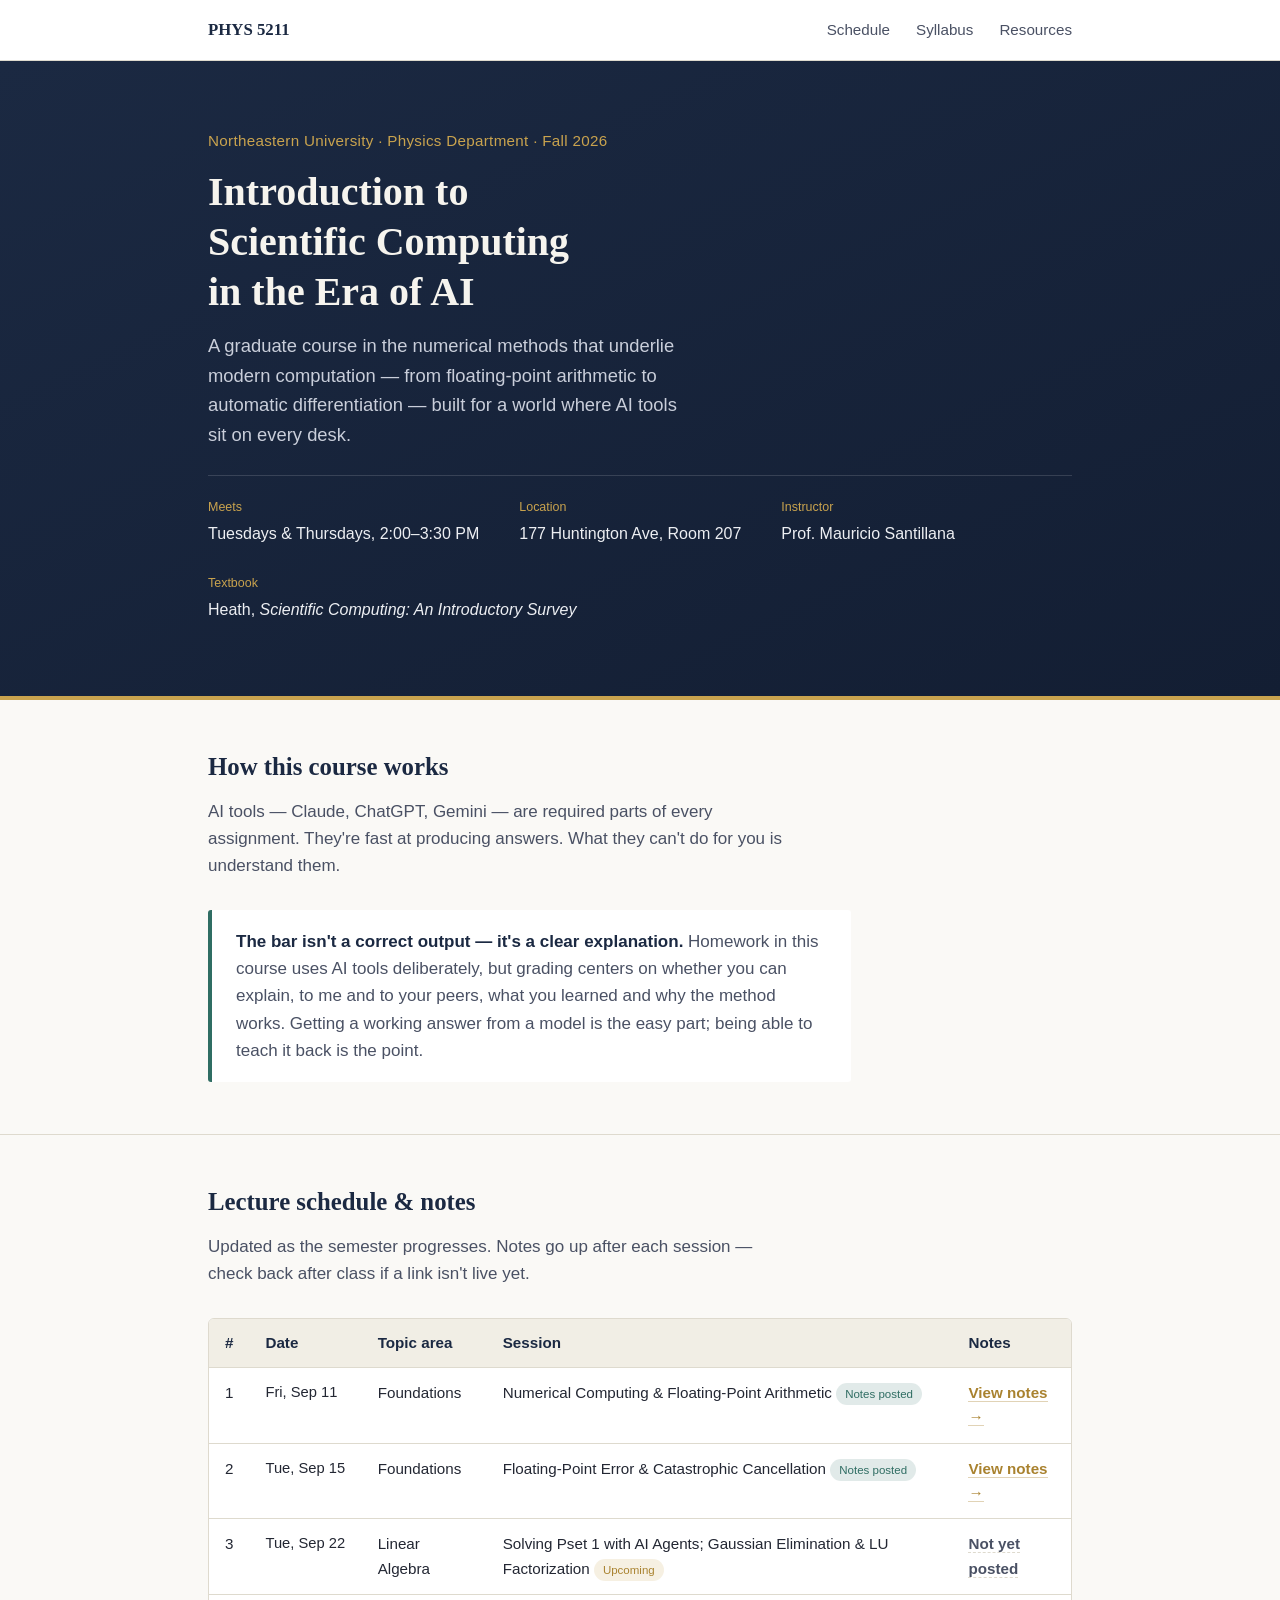
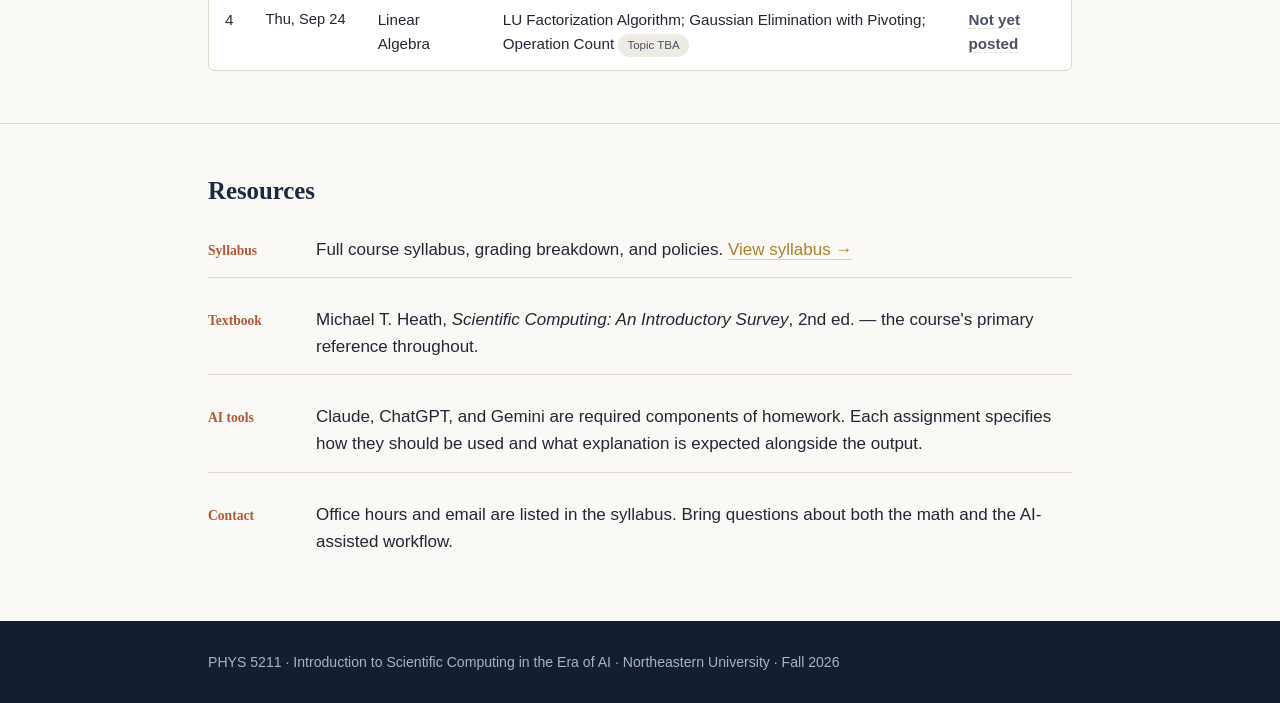
==== index.html @ fb13970a "Add files via upload" ====
<!DOCTYPE html>
<html lang="en">
<head>
<meta charset="UTF-8">
<meta name="viewport" content="width=device-width, initial-scale=1.0">
<title>PHYS 5211 — Scientific Computing in the Era of AI</title>
<meta name="description" content="Course site for PHYS 5211: Introduction to Scientific Computing in the Era of AI, Northeastern University, Fall 2026.">
<link rel="stylesheet" href="css/style.css">
</head>
<body>

<nav class="site-nav">
  <div class="wrap">
    <a class="brand" href="index.html">PHYS 5211</a>
    <ul>
      <li><a href="#schedule">Schedule</a></li>
      <li><a href="syllabus.html">Syllabus</a></li>
      <li><a href="#resources">Resources</a></li>
    </ul>
  </div>
</nav>

<header class="hero">
  <div class="wrap">
    <p class="eyebrow">Northeastern University · Physics Department · Fall 2026</p>
    <h1>Introduction to Scientific Computing in the Era of AI</h1>
    <p class="subhead">A graduate course in the numerical methods that underlie modern computation — from floating-point arithmetic to automatic differentiation — built for a world where AI tools sit on every desk.</p>
    <dl class="facts">
      <div class="fact"><dt>Meets</dt><dd>Tuesdays &amp; Thursdays, 2:00&ndash;3:30 PM</dd></div>
      <div class="fact"><dt>Location</dt><dd>177 Huntington Ave, Room 207</dd></div>
      <div class="fact"><dt>Instructor</dt><dd>Prof. Mauricio Santillana</dd></div>
      <div class="fact"><dt>Textbook</dt><dd>Heath, <em>Scientific Computing: An Introductory Survey</em></dd></div>
    </dl>
  </div>
</header>

<section class="block" id="philosophy">
  <div class="wrap">
    <h2>How this course works</h2>
    <p class="section-lede">AI tools — Claude, ChatGPT, Gemini — are required parts of every assignment. They're fast at producing answers. What they can't do for you is understand them.</p>
    <div class="callout">
      <strong>The bar isn't a correct output — it's a clear explanation.</strong> Homework in this course uses AI tools deliberately, but grading centers on whether you can explain, to me and to your peers, what you learned and why the method works. Getting a working answer from a model is the easy part; being able to teach it back is the point.
    </div>
  </div>
</section>

<section class="block" id="schedule">
  <div class="wrap">
    <h2>Lecture schedule &amp; notes</h2>
    <p class="section-lede">Updated as the semester progresses. Notes go up after each session — check back after class if a link isn't live yet.</p>
    <div class="schedule-wrap">
      <table class="schedule" id="schedule-table">
        <caption>Lecture schedule</caption>
        <thead>
          <tr>
            <th scope="col">#</th>
            <th scope="col">Date</th>
            <th scope="col">Topic area</th>
            <th scope="col">Session</th>
            <th scope="col">Notes</th>
          </tr>
        </thead>
        <tbody id="schedule-body">
          <tr><td colspan="5">Loading schedule…</td></tr>
        </tbody>
      </table>
    </div>
  </div>
</section>

<section class="block" id="resources">
  <div class="wrap">
    <h2>Resources</h2>
    <div class="resource-list">
      <div class="resource-item">
        <span class="tag">Syllabus</span>
        <span>Full course syllabus, grading breakdown, and policies. <a href="syllabus.html">View syllabus →</a></span>
      </div>
      <div class="resource-item">
        <span class="tag">Textbook</span>
        <span>Michael T. Heath, <em>Scientific Computing: An Introductory Survey</em>, 2nd ed. — the course's primary reference throughout.</span>
      </div>
      <div class="resource-item">
        <span class="tag">AI tools</span>
        <span>Claude, ChatGPT, and Gemini are required components of homework. Each assignment specifies how they should be used and what explanation is expected alongside the output.</span>
      </div>
      <div class="resource-item">
        <span class="tag">Contact</span>
        <span>Office hours and email are listed in the syllabus. Bring questions about both the math and the AI-assisted workflow.</span>
      </div>
    </div>
  </div>
</section>

<footer class="site-footer">
  <div class="wrap">
    PHYS 5211 · Introduction to Scientific Computing in the Era of AI · Northeastern University · Fall 2026
  </div>
</footer>

<script>
async function loadSchedule() {
  const tbody = document.getElementById('schedule-body');
  try {
    const res = await fetch('data/lectures.json');
    const lectures = await res.json();
    tbody.innerHTML = lectures.map(rowHtml).join('');
  } catch (err) {
    tbody.innerHTML = '<tr><td colspan="5">Schedule could not be loaded. Check data/lectures.json.</td></tr>';
    console.error(err);
  }
}

function rowHtml(lec) {
  const pill = {
    posted: '<span class="status-pill status-posted">Notes posted</span>',
    upcoming: '<span class="status-pill status-upcoming">Upcoming</span>',
    tba: '<span class="status-pill status-tba">Topic TBA</span>'
  }[lec.status] || '';

  const notesCell = lec.notesUrl
    ? `<a class="notes-link" href="${lec.notesUrl}">View notes →</a>`
    : `<span class="notes-link disabled">Not yet posted</span>`;

  return `<tr>
    <td>${lec.session}</td>
    <td class="session-date">${lec.date}</td>
    <td>${lec.topic}</td>
    <td>${lec.title} ${pill}</td>
    <td>${notesCell}</td>
  </tr>`;
}

loadSchedule();
</script>

</body>
</html>
---- css/style.css ----
/* ==========================================================================
   PHYS 5211 — Introduction to Scientific Computing in the Era of AI
   Core stylesheet
   ========================================================================== */

:root {
  --navy: #1B2942;
  --navy-deep: #131E33;
  --gold: #C9A34E;
  --gold-deep: #A9822F;
  --teal: #2F6D63;
  --rust: #B15A38;
  --paper: #FAF9F6;
  --paper-white: #FFFFFF;
  --ink: #232733;
  --ink-soft: #4A5164;
  --line: #DEDACE;

  --serif: Cambria, Georgia, "Times New Roman", serif;
  --sans: Calibri, "Segoe UI", "Helvetica Neue", Arial, sans-serif;

  --max-w: 920px;
}

* { box-sizing: border-box; }

html {
  scroll-behavior: smooth;
}

body {
  margin: 0;
  background: var(--paper);
  color: var(--ink);
  font-family: var(--sans);
  font-size: 17px;
  line-height: 1.6;
  -webkit-font-smoothing: antialiased;
}

@media (prefers-reduced-motion: reduce) {
  html { scroll-behavior: auto; }
  * { animation: none !important; transition: none !important; }
}

a {
  color: var(--gold-deep);
  text-decoration: none;
  border-bottom: 1px solid rgba(169, 130, 47, 0.35);
  transition: border-color 0.15s ease, color 0.15s ease;
}
a:hover { border-color: var(--gold-deep); color: var(--rust); }
a:focus-visible {
  outline: 2px solid var(--teal);
  outline-offset: 2px;
  border-radius: 2px;
}

h1, h2, h3, h4 {
  font-family: var(--serif);
  color: var(--navy);
  font-weight: 700;
  line-height: 1.25;
  margin: 0 0 0.5em;
}

p { margin: 0 0 1em; max-width: 68ch; }

.wrap {
  max-width: var(--max-w);
  margin: 0 auto;
  padding: 0 28px;
}

/* ---------- Site header / nav ---------- */

.site-nav {
  background: var(--paper-white);
  border-bottom: 1px solid var(--line);
  position: sticky;
  top: 0;
  z-index: 20;
}

.site-nav .wrap {
  display: flex;
  align-items: center;
  justify-content: space-between;
  height: 60px;
}

.site-nav .brand {
  font-family: var(--serif);
  font-weight: 700;
  color: var(--navy);
  font-size: 1.05rem;
  border-bottom: none;
}

.site-nav ul {
  list-style: none;
  display: flex;
  gap: 26px;
  margin: 0;
  padding: 0;
}

.site-nav a {
  color: var(--ink-soft);
  border-bottom: none;
  font-size: 0.95rem;
}
.site-nav a:hover { color: var(--rust); }

/* ---------- Hero ---------- */

.hero {
  background: var(--navy);
  background-image: linear-gradient(155deg, var(--navy) 0%, var(--navy-deep) 100%);
  color: #EDEFF3;
  padding: 68px 0 56px;
  border-bottom: 4px solid var(--gold);
}

.hero .eyebrow {
  color: var(--gold);
  font-family: var(--sans);
  font-size: 0.95rem;
  letter-spacing: 0.02em;
  margin: 0 0 14px;
}

.hero h1 {
  color: #F6F4EE;
  font-size: 2.5rem;
  max-width: 20ch;
  margin-bottom: 0.35em;
}

.hero .subhead {
  color: #C9CEDA;
  font-size: 1.15rem;
  max-width: 46ch;
  margin-bottom: 1.4em;
}

.hero .facts {
  display: flex;
  flex-wrap: wrap;
  gap: 28px 40px;
  margin-top: 8px;
  padding-top: 22px;
  border-top: 1px solid rgba(255,255,255,0.14);
}

.hero .fact dt {
  font-size: 0.78rem;
  color: var(--gold);
  margin-bottom: 3px;
}
.hero .fact dd {
  margin: 0;
  color: #EDEFF3;
  font-size: 1rem;
}

/* ---------- Sections ---------- */

section.block {
  padding: 52px 0;
  border-bottom: 1px solid var(--line);
}
section.block:last-of-type { border-bottom: none; }

section.block h2 {
  font-size: 1.55rem;
  margin-bottom: 0.6em;
}

.section-lede {
  color: var(--ink-soft);
  max-width: 62ch;
  margin-bottom: 1.8em;
}

/* ---------- Philosophy callout ---------- */

.callout {
  background: var(--paper-white);
  border-left: 4px solid var(--teal);
  padding: 18px 24px;
  border-radius: 3px;
  color: var(--ink-soft);
  max-width: 68ch;
}
.callout strong { color: var(--navy); }

/* ---------- Schedule table ---------- */

.schedule-wrap {
  overflow-x: auto;
  border: 1px solid var(--line);
  border-radius: 6px;
  background: var(--paper-white);
}

table.schedule {
  width: 100%;
  border-collapse: collapse;
  font-size: 0.95rem;
}

table.schedule caption { display: none; }

table.schedule thead th {
  text-align: left;
  font-family: var(--sans);
  font-weight: 700;
  color: var(--navy);
  background: #F1EEE5;
  padding: 12px 16px;
  border-bottom: 1px solid var(--line);
  white-space: nowrap;
}

table.schedule td {
  padding: 13px 16px;
  border-bottom: 1px solid var(--line);
  vertical-align: top;
  color: var(--ink);
}

table.schedule tbody tr:last-child td { border-bottom: none; }
table.schedule tbody tr:hover { background: #FAF6EC; }

.session-date { color: var(--ink-soft); white-space: nowrap; font-size: 0.92rem; }

.status-pill {
  display: inline-block;
  font-size: 0.72rem;
  padding: 2px 9px;
  border-radius: 999px;
  font-family: var(--sans);
}
.status-posted { background: rgba(47,109,99,0.14); color: var(--teal); }
.status-upcoming { background: rgba(201,163,78,0.16); color: var(--gold-deep); }
.status-tba { background: #EDEBE4; color: var(--ink-soft); }

.notes-link { font-weight: 600; }
.notes-link.disabled {
  color: var(--ink-soft);
  border-bottom: 1px dashed var(--line);
  cursor: default;
  pointer-events: none;
}

/* ---------- Resource cards (used sparingly — not a generic card grid) ---------- */

.resource-list {
  display: grid;
  gap: 14px;
}

.resource-item {
  display: flex;
  gap: 16px;
  align-items: baseline;
  padding: 14px 0;
  border-bottom: 1px solid var(--line);
}
.resource-item:last-child { border-bottom: none; }

.resource-item .tag {
  flex: 0 0 auto;
  font-family: var(--serif);
  font-weight: 700;
  color: var(--rust);
  font-size: 0.85rem;
  min-width: 92px;
}

/* ---------- Footer ---------- */

footer.site-footer {
  background: var(--navy-deep);
  color: #AAB2C4;
  padding: 30px 0;
  font-size: 0.88rem;
}
footer.site-footer a { color: #D9C48C; border-bottom: 1px solid rgba(217,196,140,0.35); }
footer.site-footer a:hover { color: #F0E4BC; }

/* ---------- Lecture note pages ---------- */

.note-header {
  background: var(--paper-white);
  border-bottom: 1px solid var(--line);
  padding: 34px 0 26px;
}

.note-header .breadcrumb {
  font-size: 0.88rem;
  color: var(--ink-soft);
  margin-bottom: 14px;
}
.note-header .breadcrumb a { border-bottom: none; color: var(--teal); }

.note-header h1 { font-size: 1.9rem; margin-bottom: 0.3em; }
.note-header .meta { color: var(--ink-soft); font-size: 0.95rem; }

.note-body { padding: 40px 0 60px; }
.note-body h2 {
  font-size: 1.3rem;
  margin-top: 1.6em;
  padding-top: 0.2em;
}
.note-body h3 { font-size: 1.05rem; color: var(--teal); }
.note-body ul, .note-body ol { max-width: 66ch; padding-left: 1.3em; }
.note-body li { margin-bottom: 0.4em; }

.note-body table {
  border-collapse: collapse;
  margin: 1.1em 0;
  font-size: 0.92rem;
  background: var(--paper-white);
}
.note-body th, .note-body td {
  border: 1px solid var(--line);
  padding: 7px 12px;
  text-align: left;
}
.note-body th {
  background: #F1EEE5;
  color: var(--navy);
  font-weight: 700;
}

.example-box {
  border: 1px solid var(--line);
  background: var(--paper-white);
  border-left: 4px solid var(--gold);
  padding: 16px 20px;
  border-radius: 3px;
  margin: 1.2em 0;
  max-width: 68ch;
}
.example-box .label {
  font-family: var(--serif);
  font-weight: 700;
  color: var(--gold-deep);
  font-size: 0.85rem;
  margin-bottom: 0.4em;
  display: block;
}

.takeaways {
  background: var(--paper-white);
  border: 1px solid var(--line);
  border-radius: 6px;
  padding: 18px 24px;
  max-width: 68ch;
}
.takeaways li { margin-bottom: 0.55em; }

.note-body pre {
  background: var(--navy-deep);
  color: #E4E7EE;
  padding: 16px 18px;
  border-radius: 6px;
  overflow-x: auto;
  font-size: 0.88rem;
  line-height: 1.5;
}
.note-body code {
  font-family: "Consolas", "SF Mono", Menlo, monospace;
  font-size: 0.9em;
  background: #F1EEE5;
  padding: 0.1em 0.35em;
  border-radius: 3px;
}
.note-body pre code { background: none; padding: 0; }

.warning-banner {
  border: 1px solid rgba(177,90,56,0.35);
  background: rgba(177,90,56,0.08);
  color: #7A3A22;
  padding: 14px 18px;
  border-radius: 4px;
  margin: 1.4em 0;
  max-width: 68ch;
  font-size: 0.95rem;
}
.warning-banner strong { color: var(--rust); }

.note-nav {
  display: flex;
  justify-content: space-between;
  border-top: 1px solid var(--line);
  margin-top: 44px;
  padding-top: 22px;
}
.note-nav a { border-bottom: none; font-weight: 600; }

/* ---------- Responsive ---------- */

@media (max-width: 640px) {
  .hero h1 { font-size: 2rem; }
  .site-nav ul { gap: 16px; }
  section.block { padding: 40px 0; }
  .hero { padding: 48px 0 40px; }
}
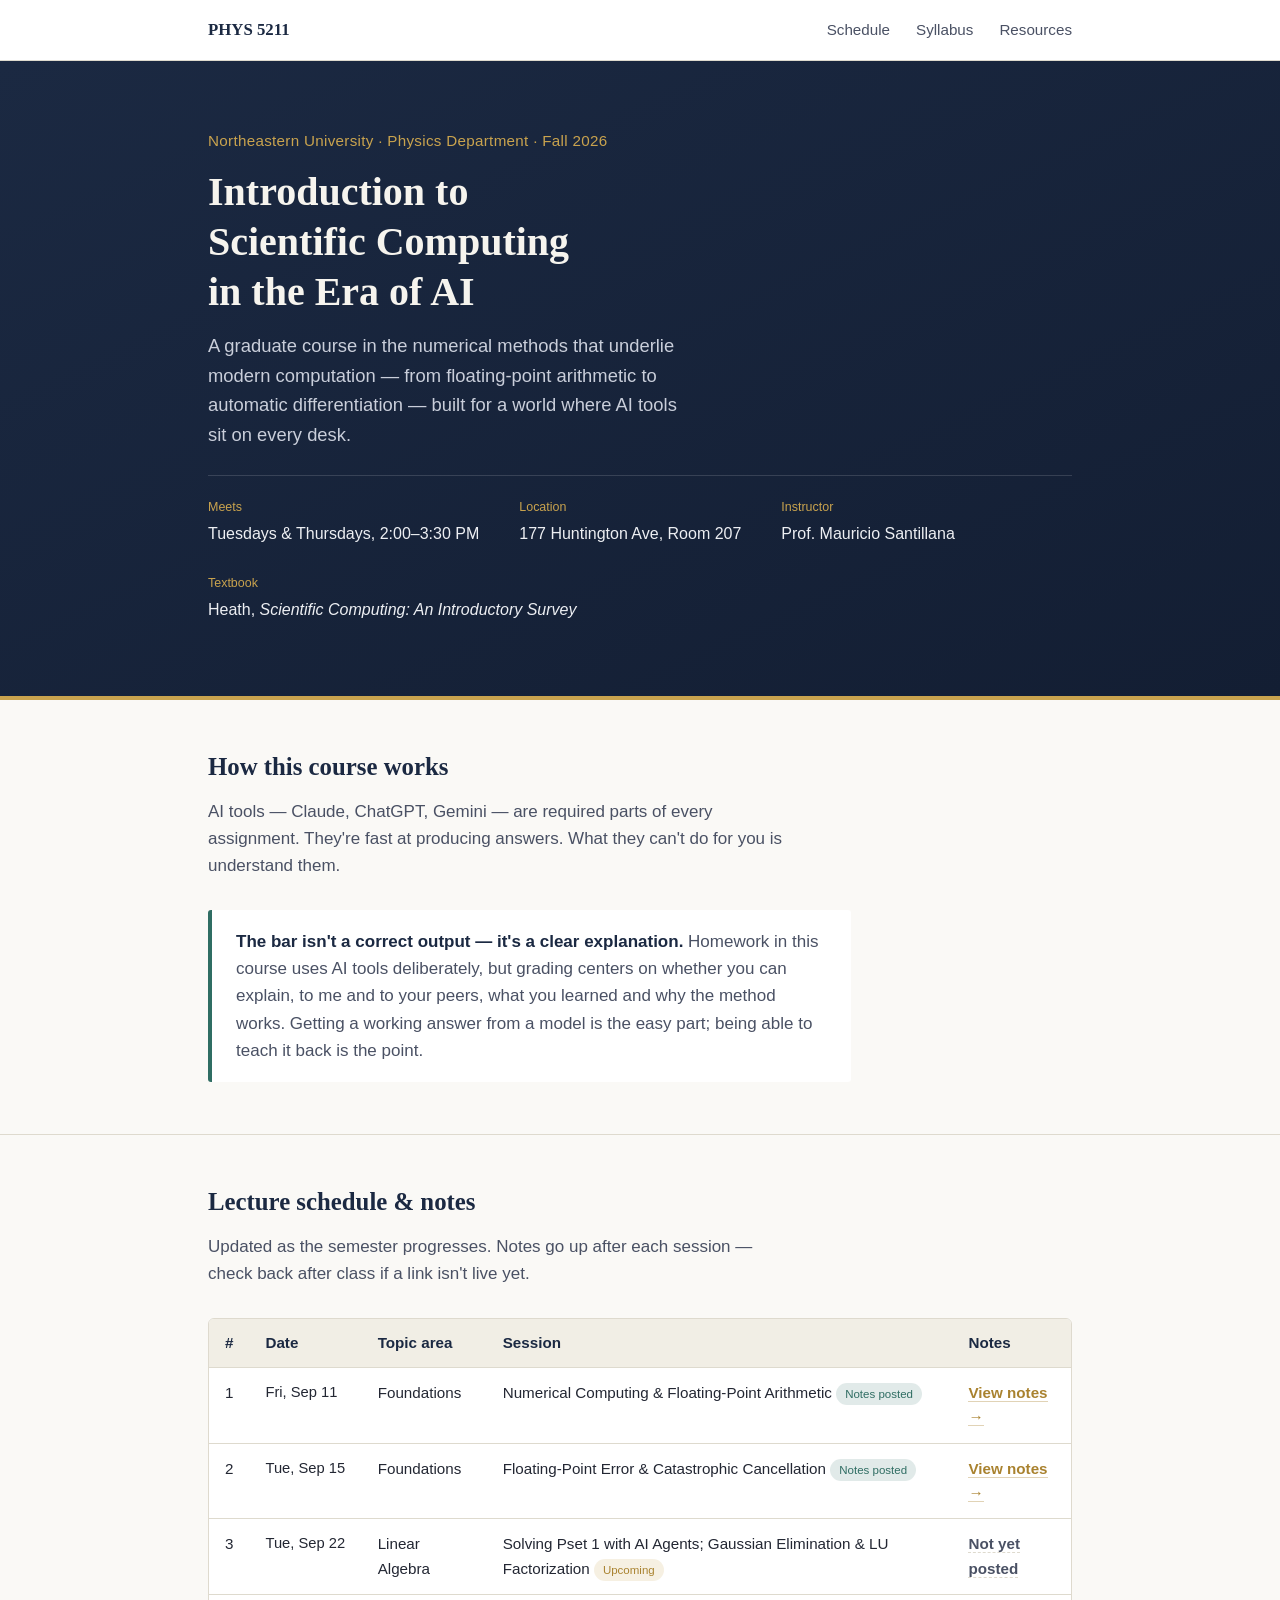
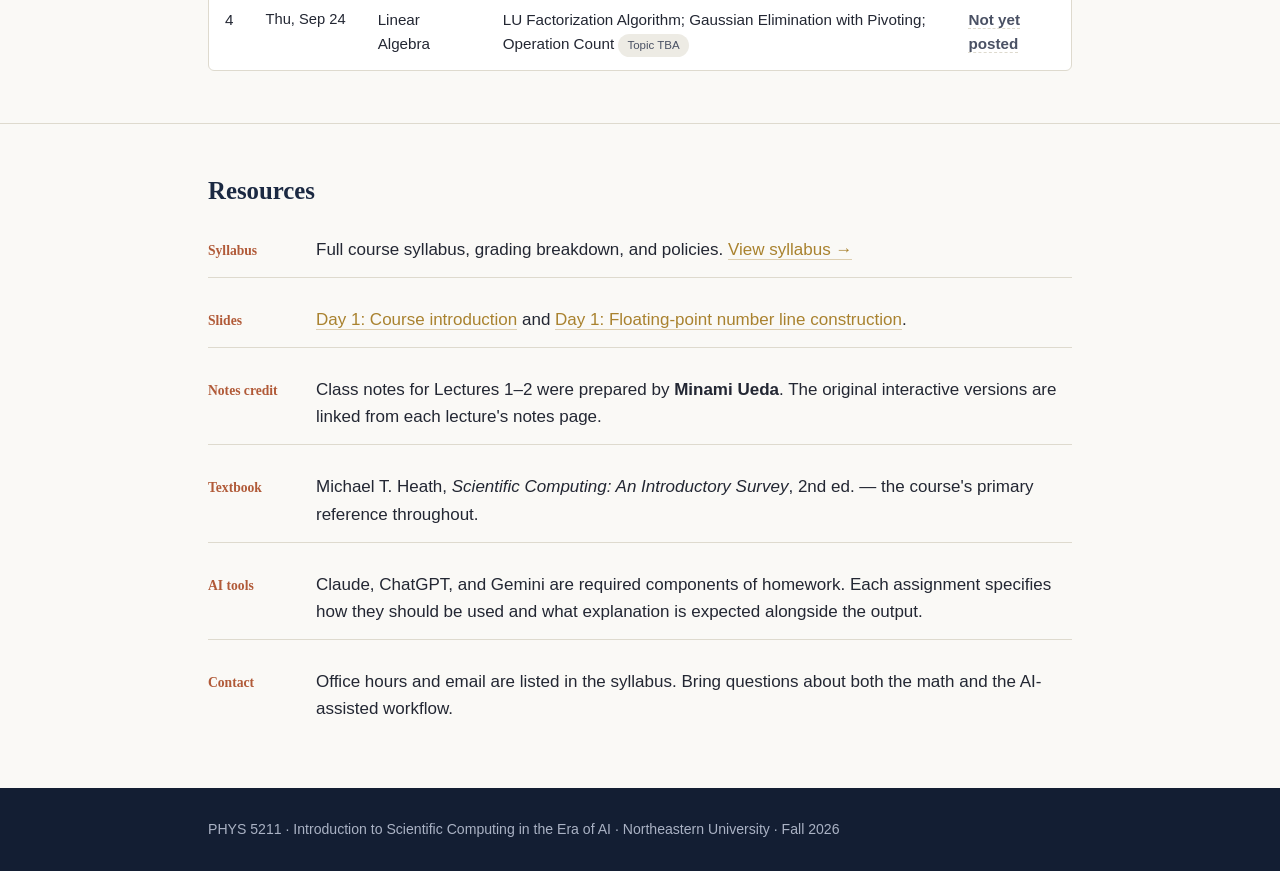
==== commit eea4c810: "Add files via upload" ====
--- a/index.html
+++ b/index.html
@@ -77,6 +77,14 @@
         <span>Full course syllabus, grading breakdown, and policies. <a href="syllabus.html">View syllabus →</a></span>
       </div>
       <div class="resource-item">
+        <span class="tag">Slides</span>
+        <span><a href="slides/PHYS5211_Day1_Slides.pptx">Day 1: Course introduction</a> and <a href="slides/FloatingPoint_NumberLine_day_1.pptx">Day 1: Floating-point number line construction</a>.</span>
+      </div>
+      <div class="resource-item">
+        <span class="tag">Notes credit</span>
+        <span>Class notes for Lectures 1&ndash;2 were prepared by <strong>Minami Ueda</strong>. The original interactive versions are linked from each lecture's notes page.</span>
+      </div>
+      <div class="resource-item">
         <span class="tag">Textbook</span>
         <span>Michael T. Heath, <em>Scientific Computing: An Introductory Survey</em>, 2nd ed. — the course's primary reference throughout.</span>
       </div>
